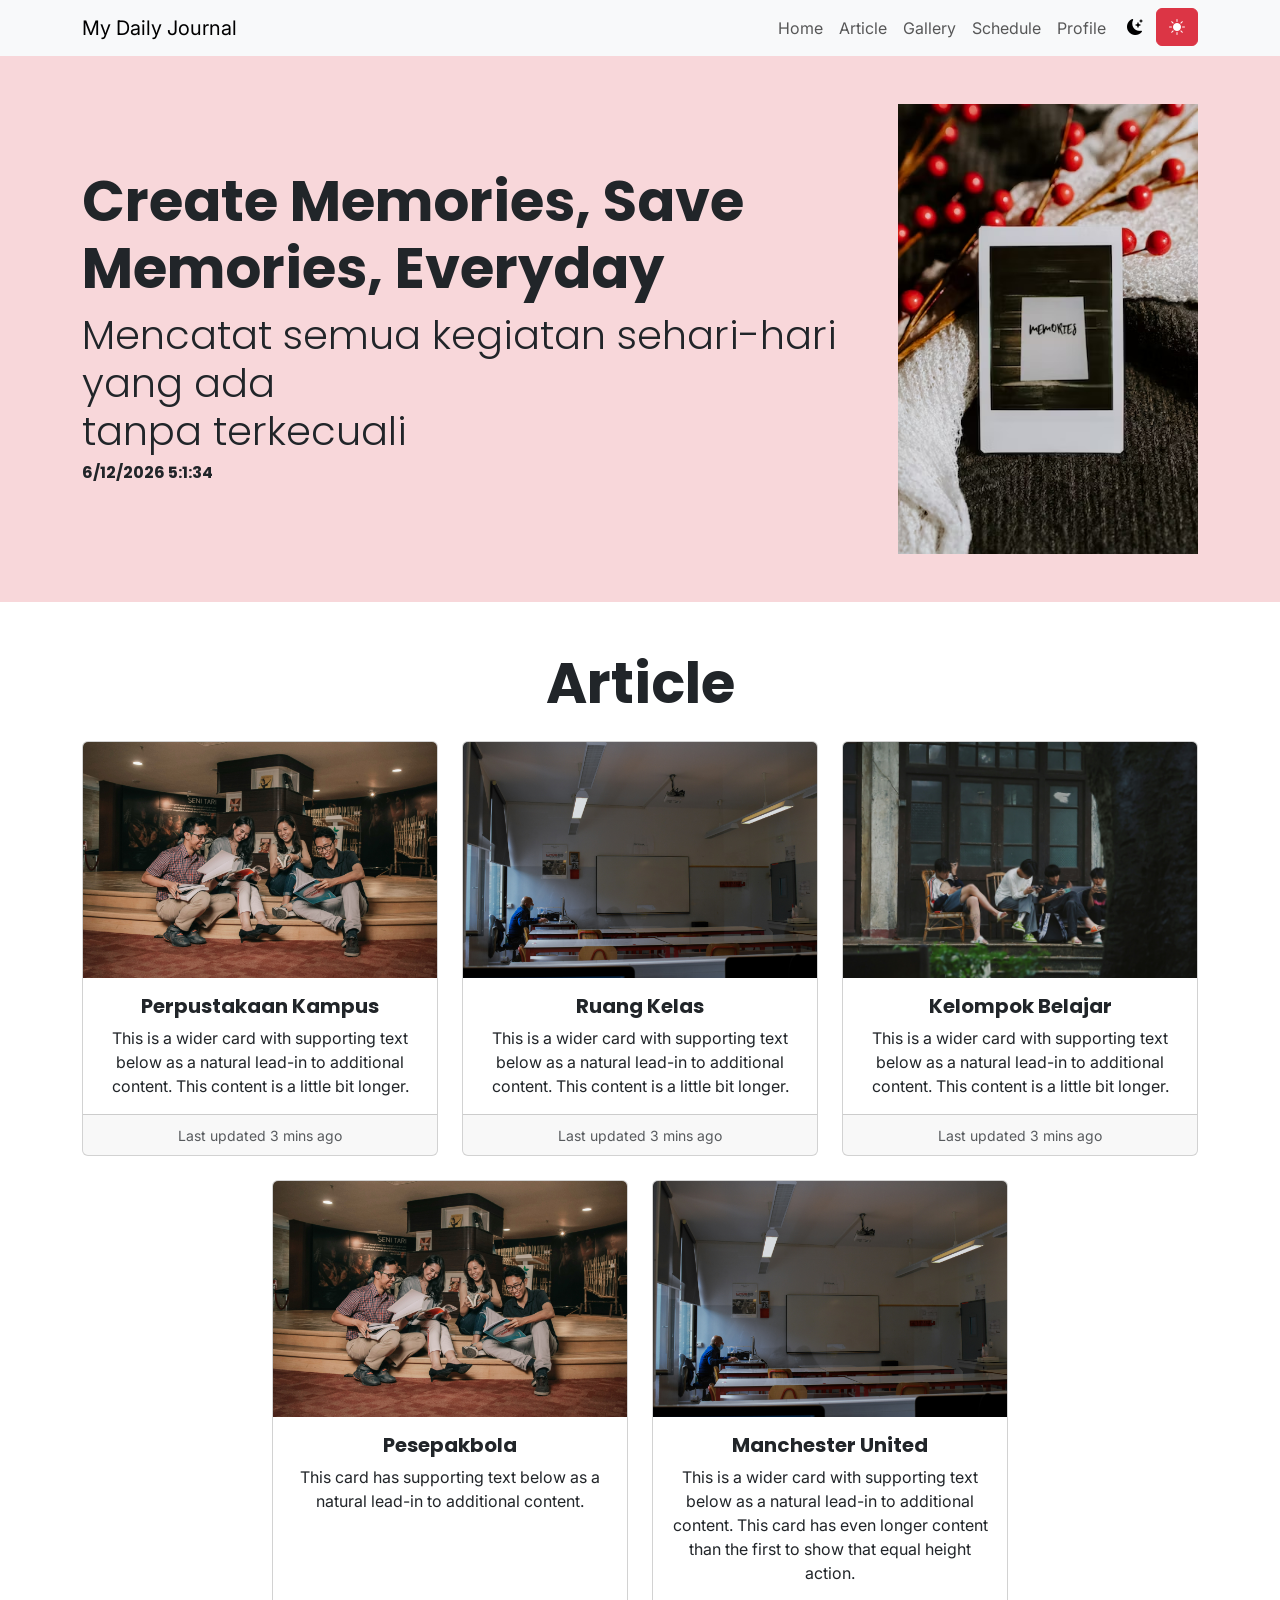
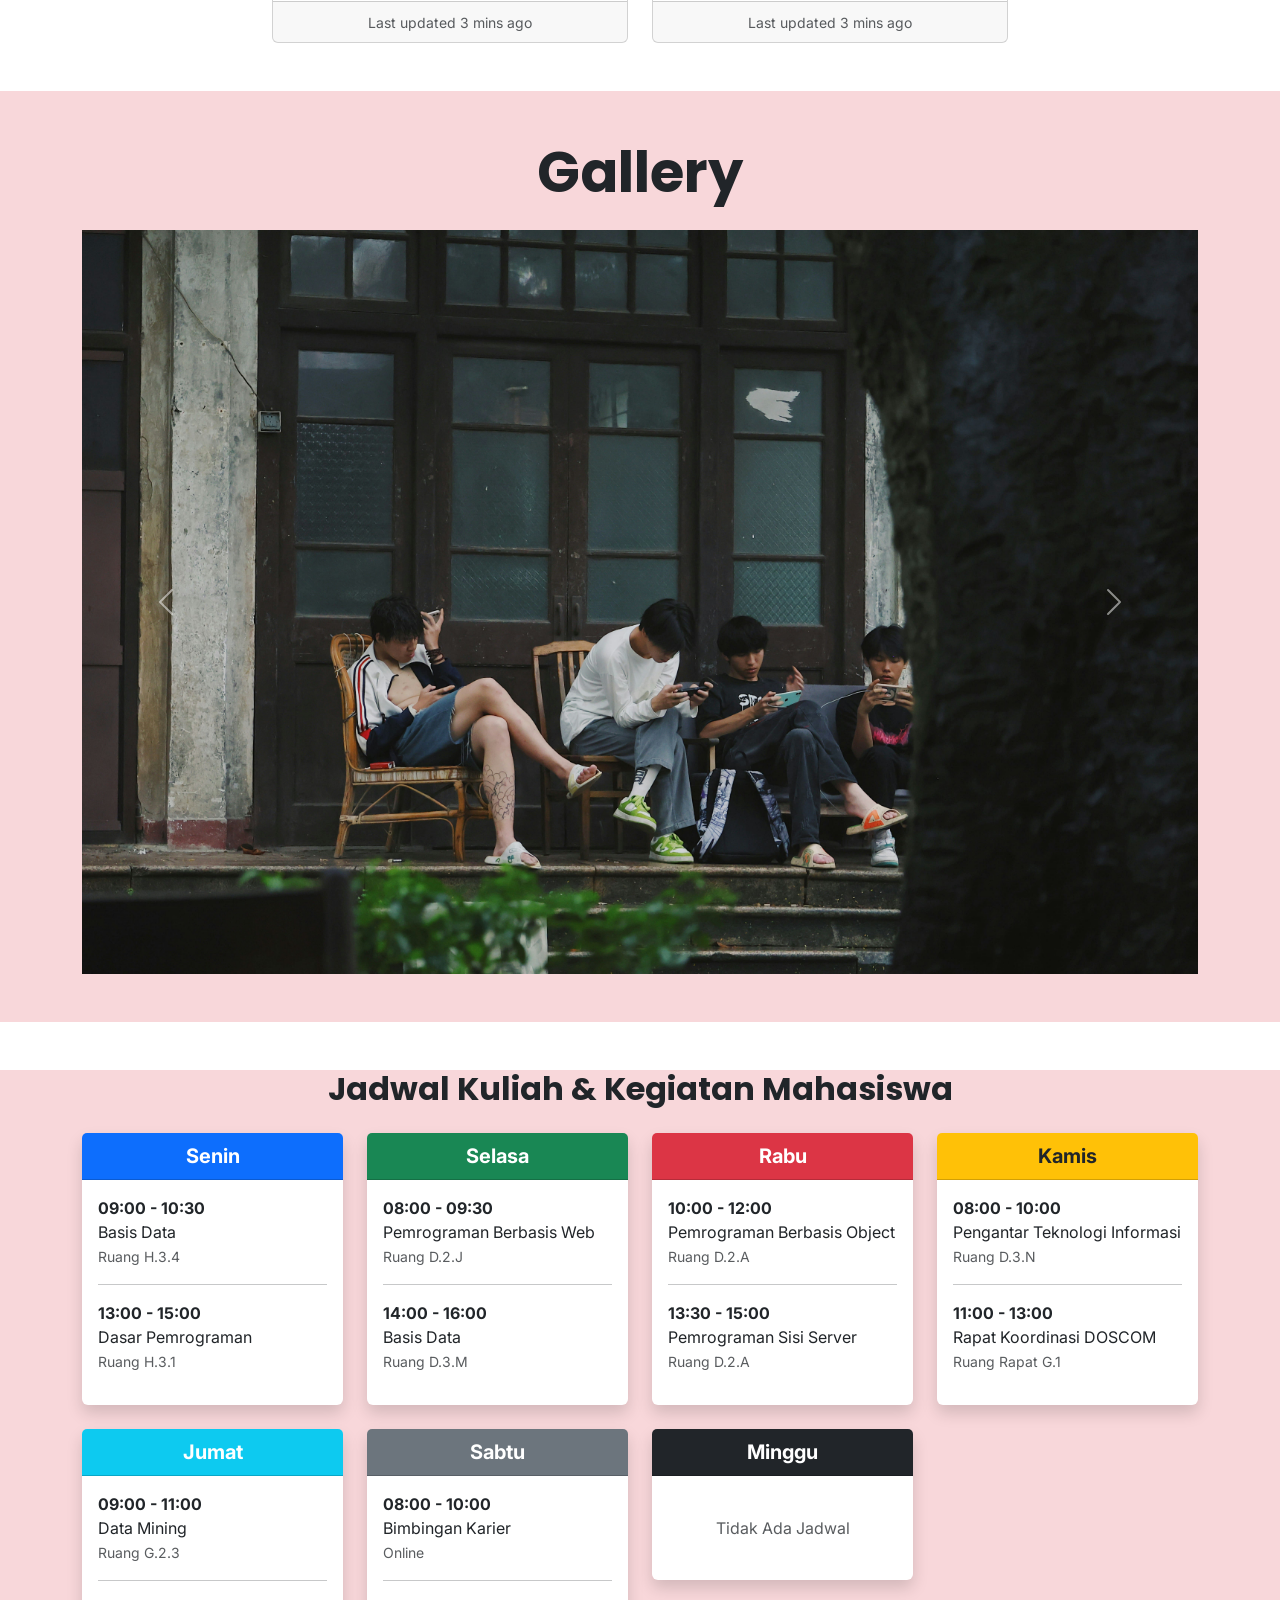
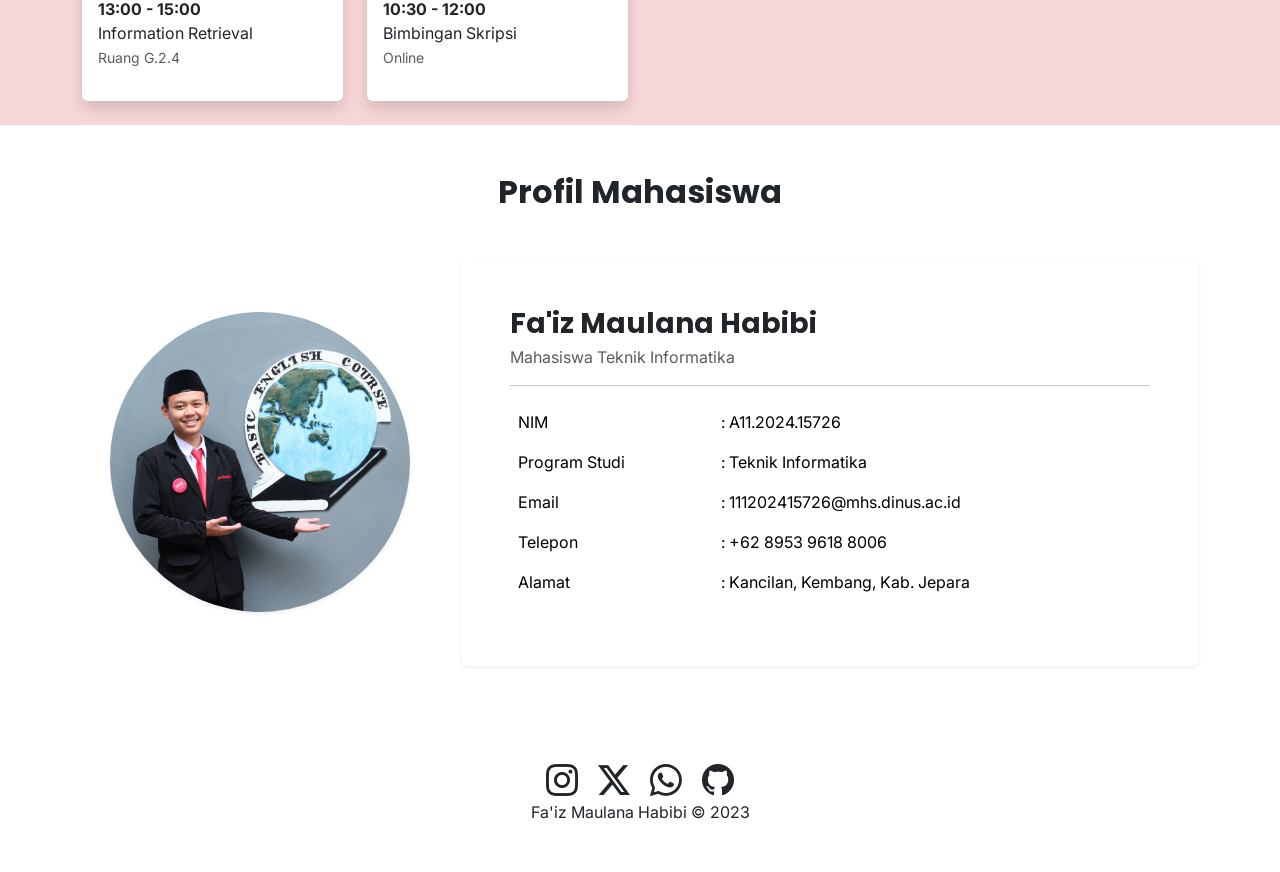
==== uts-capstone-project/index.html @ 52c02bfd "UTS capstone project" ====
<!DOCTYPE html>
<html lang="en">
  <head>
    <meta charset="utf-8" />
    <meta name="viewport" content="width=device-width, initial-scale=1" />
    <title>My Daily Journal</title>
    <!-- favicon -->
    <link rel="shortcut icon" href="./img/logo.png" type="image/x-icon" />
    <link
      href="https://cdn.jsdelivr.net/npm/bootstrap@5.3.8/dist/css/bootstrap.min.css"
      rel="stylesheet"
      integrity="sha384-sRIl4kxILFvY47J16cr9ZwB07vP4J8+LH7qKQnuqkuIAvNWLzeN8tE5YBujZqJLB"
      crossorigin="anonymous"
    />
    <link
      rel="stylesheet"
      href="https://cdn.jsdelivr.net/npm/bootstrap-icons@1.13.1/font/bootstrap-icons.min.css"
    />
    <!-- fonts -->
    <link
      href="https://fonts.googleapis.com/css2?family=Poppins:wght@600;700&display=swap"
      rel="stylesheet"
    />
    <link
      href="https://fonts.googleapis.com/css2?family=Inter:wght@400;500&display=swap"
      rel="stylesheet"
    />
    <!-- css -->
    <link rel="stylesheet" href="style.css" />
  </head>
  <body>
    <!-- nav starts -->
    <nav class="navbar navbar-expand-lg bg-body-tertiary sticky-top">
      <div class="container">
        <a class="navbar-brand" href="#">My Daily Journal</a>
        <button
          class="navbar-toggler"
          type="button"
          data-bs-toggle="collapse"
          data-bs-target="#navbarNavAltMarkup"
          aria-controls="navbarNavAltMarkup"
          aria-expanded="false"
          aria-label="Toggle navigation"
        >
          <span class="navbar-toggler-icon"></span>
        </button>
        <!-- list navbar -->
        <div class="collapse navbar-collapse" id="navbarNavAltMarkup">
          <ul class="navbar-nav ms-auto text-dark mb2 mb-lg-0">
            <li class="nav-item"><a class="nav-link" href="#">Home</a></li>
            <li class="nav-item">
              <a class="nav-link" href="#article">Article</a>
            </li>
            <li class="nav-item">
              <a class="nav-link" href="#gallery">Gallery</a>
            </li>
            <li class="nav-item">
              <a class="nav-link" href="#schedule">Schedule</a>
            </li>
            <li class="nav-item">
              <a class="nav-link" href="#profile">Profile</a>
            </li>
            <!-- dark mode -->
            <li class="nav-item">
              <button id="dark-mode" class="btn btn-light">
                <i class="bi bi-moon-stars-fill"></i>
              </button>
            </li>
            <!-- light mode -->
            <li class="nav-item">
              <button id="light-mode" class="btn btn-danger">
                <i class="bi bi-brightness-high-fill"></i>
              </button>
            </li>
          </ul>
        </div>
      </div>
    </nav>
    <!-- nav ends -->

    <!-- hero starts -->
    <section id="hero" class="text-center text-sm-start p-5 bg-danger-subtle">
      <div class="container">
        <div class="d-sm-flex align-items-center justify-content-between">
          <!-- Teks -->
          <div>
            <h1 class="fw-bold display-4">
              Create Memories, Save <br />Memories, Everyday
            </h1>
            <h4 class="lead display-6">
              Mencatat semua kegiatan sehari-hari yang ada <br />tanpa
              terkecuali
            </h4>
            <h6>
              <span id="tanggal"></span>
              <span id="jam"></span>
            </h6>
          </div>
          <!-- Gambar -->
          <img
            src="./img/banner.avif"
            alt="banner"
            width="300"
            class="img-fluid mt-4 mt-sm-0"
          />
        </div>
      </div>
    </section>
    <!-- hero ends -->

    <!-- article starts -->
    <section id="article" class="text-center p-5">
      <div class="container">
        <h1 id="article-title" class="fw-bold display-4 pb-3">Article</h1>
        <div>
          <div class="row row-cols-1 row-cols-md-3 g-4 justify-content-center">
            <!-- card 1 -->
            <div class="col">
              <!-- untuk class '.card' saya overrite di style.css supaya bisa animation shadow -->
              <div class="card h-100">
                <img src="./img/lib.jpg" class="card-img-top" />
                <div class="card-body">
                  <h5 class="card-title">Perpustakaan Kampus</h5>
                  <p class="card-text">
                    This is a wider card with supporting text below as a natural
                    lead-in to additional content. This content is a little bit
                    longer.
                  </p>
                </div>
                <div class="card-footer">
                  <small class="text-body-secondary"
                    >Last updated 3 mins ago</small
                  >
                </div>
              </div>
            </div>
            <!-- card 2 -->
            <div class="col">
              <div class="card h-100">
                <img src="./img/class-room.jpg" class="card-img-top" />
                <div class="card-body">
                  <h5 class="card-title">Ruang Kelas</h5>
                  <p class="card-text">
                    This is a wider card with supporting text below as a natural
                    lead-in to additional content. This content is a little bit
                    longer.
                  </p>
                </div>
                <div class="card-footer">
                  <small class="text-body-secondary"
                    >Last updated 3 mins ago</small
                  >
                </div>
              </div>
            </div>
            <!-- card 3 -->
            <div class="col">
              <div class="card h-100">
                <img src="./img/study-club.jpg" class="card-img-top" />
                <div class="card-body">
                  <h5 class="card-title">Kelompok Belajar</h5>
                  <p class="card-text">
                    This is a wider card with supporting text below as a natural
                    lead-in to additional content. This content is a little bit
                    longer.
                  </p>
                </div>
                <div class="card-footer">
                  <small class="text-body-secondary"
                    >Last updated 3 mins ago</small
                  >
                </div>
              </div>
            </div>
            <!-- card 4 -->
            <div class="col">
              <div class="card h-100">
                <img src="./img/lib.jpg" class="card-img-top" />
                <div class="card-body">
                  <h5 class="card-title">Pesepakbola</h5>
                  <p class="card-text">
                    This card has supporting text below as a natural lead-in to
                    additional content.
                  </p>
                </div>
                <div class="card-footer">
                  <small class="text-body-secondary"
                    >Last updated 3 mins ago</small
                  >
                </div>
              </div>
            </div>
            <!-- card 5 -->
            <div class="col">
              <div class="card h-100">
                <img src="./img/class-room.jpg" class="card-img-top" />
                <div class="card-body">
                  <h5 class="card-title">Manchester United</h5>
                  <p class="card-text">
                    This is a wider card with supporting text below as a natural
                    lead-in to additional content. This card has even longer
                    content than the first to show that equal height action.
                  </p>
                </div>
                <div class="card-footer">
                  <small class="text-body-secondary"
                    >Last updated 3 mins ago</small
                  >
                </div>
              </div>
            </div>
          </div>
        </div>
      </div>
    </section>
    <!-- article ends -->

    <!-- gallery starts -->
    <section id="gallery" class="text-center p-5 bg-danger-subtle">
      <div class="container">
        <h1 class="fw-bold display-4 pb-3">Gallery</h1>
        <div>
          <div id="carouselExample" class="carousel slide">
            <div class="carousel-inner">
              <div class="carousel-item active">
                <img
                  src="./img/class-room.jpg"
                  class="d-block w-100"
                  alt="..."
                />
              </div>
              <div class="carousel-item">
                <img src="./img/dosen.jpg" class="d-block w-100" />
              </div>
              <div class="carousel-item">
                <img
                  src="./img/class-room.jpg"
                  class="d-block w-100"
                  alt="..."
                />
              </div>
              <div class="carousel-item active">
                <img src="./img/lib.jpg" class="d-block w-100" />
              </div>
              <div class="carousel-item active">
                <img
                  src="./img/study-club.jpg"
                  class="d-block w-100"
                  alt="..."
                />
              </div>
            </div>
            <button
              class="carousel-control-prev"
              type="button"
              data-bs-target="#carouselExample"
              data-bs-slide="prev"
            >
              <span
                class="carousel-control-prev-icon"
                aria-hidden="true"
              ></span>
              <span class="visually-hidden">Previous</span>
            </button>
            <button
              class="carousel-control-next"
              type="button"
              data-bs-target="#carouselExample"
              data-bs-slide="next"
            >
              <span
                class="carousel-control-next-icon"
                aria-hidden="true"
              ></span>
              <span class="visually-hidden">Next</span>
            </button>
          </div>
        </div>
      </div>
    </section>
    <!-- gallery ends -->

    <!-- schedule starts -->
    <section id="schedule" class="bg-danger-subtle">
      <div class="container my-5">
        <h2 class="text-center mb-4 fw-bold">
          Jadwal Kuliah & Kegiatan Mahasiswa
        </h2>
        <!-- start -->
        <div class="row">
          <!-- hari Senin -->
          <div class="col-lg-3 col-md-6 mb-4">
            <div class="card shadow border-0">
              <div
                class="card-header bg-primary text-white text-center fs-5 fw-bold"
              >
                Senin
              </div>
              <div class="card-body">
                <div class="schedule-item">
                  <strong>09:00 - 10:30</strong>
                  <p>
                    Basis Data<br /><small class="text-muted"
                      >Ruang H.3.4</small
                    >
                  </p>
                </div>
                <hr />
                <div class="schedule-item">
                  <strong>13:00 - 15:00</strong>
                  <p>
                    Dasar Pemrograman<br /><small class="text-muted"
                      >Ruang H.3.1</small
                    >
                  </p>
                </div>
              </div>
            </div>
          </div>

          <!-- hari Selasa -->
          <div class="col-lg-3 col-md-6 mb-4">
            <div class="card shadow border-0">
              <div
                class="card-header bg-success text-white text-center fs-5 fw-bold"
              >
                Selasa
              </div>
              <div class="card-body">
                <div class="schedule-item">
                  <strong>08:00 - 09:30</strong>
                  <p>
                    Pemrograman Berbasis Web<br /><small class="text-muted"
                      >Ruang D.2.J</small
                    >
                  </p>
                </div>
                <hr />
                <div class="schedule-item">
                  <strong>14:00 - 16:00</strong>
                  <p>
                    Basis Data<br /><small class="text-muted"
                      >Ruang D.3.M</small
                    >
                  </p>
                </div>
              </div>
            </div>
          </div>

          <!-- hari Rabu -->
          <div class="col-lg-3 col-md-6 mb-4">
            <div class="card shadow border-0">
              <div
                class="card-header bg-danger text-white text-center fs-5 fw-bold"
              >
                Rabu
              </div>
              <div class="card-body">
                <div class="schedule-item">
                  <strong>10:00 - 12:00</strong>
                  <p>
                    Pemrograman Berbasis Object<br /><small class="text-muted"
                      >Ruang D.2.A</small
                    >
                  </p>
                </div>
                <hr />
                <div class="schedule-item">
                  <strong>13:30 - 15:00</strong>
                  <p>
                    Pemrograman Sisi Server<br /><small class="text-muted"
                      >Ruang D.2.A</small
                    >
                  </p>
                </div>
              </div>
            </div>
          </div>

          <!-- hari Kamis -->
          <div class="col-lg-3 col-md-6 mb-4">
            <div class="card shadow border-0">
              <div
                class="card-header bg-warning text-dark text-center fs-5 fw-bold"
              >
                Kamis
              </div>
              <div class="card-body">
                <div class="schedule-item">
                  <strong>08:00 - 10:00</strong>
                  <p>
                    Pengantar Teknologi Informasi<br /><small class="text-muted"
                      >Ruang D.3.N</small
                    >
                  </p>
                </div>
                <hr />
                <div class="schedule-item">
                  <strong>11:00 - 13:00</strong>
                  <p>
                    Rapat Koordinasi DOSCOM<br /><small class="text-muted"
                      >Ruang Rapat G.1</small
                    >
                  </p>
                </div>
              </div>
            </div>
          </div>

          <div class="col-lg-3 col-md-6 mb-4">
            <div class="card shadow border-0">
              <div
                class="card-header bg-info text-white text-center fs-5 fw-bold"
              >
                Jumat
              </div>
              <div class="card-body">
                <div class="schedule-item">
                  <strong>09:00 - 11:00</strong>
                  <p>
                    Data Mining<br /><small class="text-muted"
                      >Ruang G.2.3</small
                    >
                  </p>
                </div>
                <hr />
                <div class="schedule-item">
                  <strong>13:00 - 15:00</strong>
                  <p>
                    Information Retrieval<br /><small class="text-muted"
                      >Ruang G.2.4</small
                    >
                  </p>
                </div>
              </div>
            </div>
          </div>

          <div class="col-lg-3 col-md-6 mb-4">
            <div class="card shadow border-0">
              <div
                class="card-header bg-secondary text-white text-center fs-5 fw-bold"
              >
                Sabtu
              </div>
              <div class="card-body">
                <div class="schedule-item">
                  <strong>08:00 - 10:00</strong>
                  <p>
                    Bimbingan Karier<br /><small class="text-muted"
                      >Online</small
                    >
                  </p>
                </div>
                <hr />
                <div class="schedule-item">
                  <strong>10:30 - 12:00</strong>
                  <p>
                    Bimbingan Skripsi<br /><small class="text-muted"
                      >Online</small
                    >
                  </p>
                </div>
              </div>
            </div>
          </div>

          <div class="col-lg-3 col-md-6 mb-4">
            <div class="card shadow border-0">
              <div
                class="card-header bg-dark text-white text-center fs-5 fw-bold"
              >
                Minggu
              </div>
              <div class="card-body">
                <p class="text-center text-muted my-4">Tidak Ada Jadwal</p>
              </div>
            </div>
          </div>
        </div>
        <!-- end -->
      </div>
    </section>
    <!-- schedule ends -->

    <!-- profiles starts -->
    <div class="container my-5" id="profile">
      <h2 class="text-center mb-5 fw-bold">Profil Mahasiswa</h2>

      <div class="row d-flex align-items-center">
        <div class="col-md-4 text-center mb-4 mb-md-0">
          <img
            src="./img/IMG_8436-min.JPG"
            alt="Foto Profil Mahasiswa"
            class="img-fluid rounded-circle shadow-sm profile-pic"
            style="object-fit: cover; width: 300px; height: 300px"
          />
        </div>

        <div class="col-md-8">
          <div class="card shadow-sm border-0">
            <div class="card-body p-4 p-md-5">
              <h3 class="card-title fw-bold">Fa'iz Maulana Habibi</h3>
              <p class="card-subtitle mb-3 text-muted">
                Mahasiswa Teknik Informatika
              </p>
              <hr />

              <table class="table table-borderless table-profile">
                <tbody>
                  <tr>
                    <td>NIM</td>
                    <td>: A11.2024.15726</td>
                  </tr>
                  <tr>
                    <td>Program Studi</td>
                    <td>: Teknik Informatika</td>
                  </tr>
                  <tr>
                    <td>Email</td>
                    <td>: 111202415726@mhs.dinus.ac.id</td>
                  </tr>
                  <tr>
                    <td>Telepon</td>
                    <td>: +62 8953 9618 8006</td>
                  </tr>
                  <tr>
                    <td>Alamat</td>
                    <td>: Kancilan, Kembang, Kab. Jepara</td>
                  </tr>
                </tbody>
              </table>
            </div>
          </div>
        </div>
      </div>
    </div>
    <!-- profiles ends -->

    <!-- footer starts -->
    <footer class="text-center p-5">
      <div>
        <a href="https://www.instagram.com/"
          ><i class="icons bi bi-instagram h2 p-2 text-dark"></i
        ></a>
        <a href="https://x.com/"
          ><i class="icons bi bi-twitter-x h2 p-2 text-dark"></i
        ></a>
        <a href="#"><i class="icons bi bi-whatsapp h2 p-2 text-dark"></i></a>
        <a href="https://github.com/Izfaha/uts-capstone-pbw"
          ><i class="icons bi bi-github h2 p-2 text-dark"></i
        ></a>
      </div>
      <div>Fa'iz Maulana Habibi &copy; 2023</div>
    </footer>
    <!-- footer ends -->

    <!-- Script -->
    <script src="./script.js"></script>
    <script
      src="https://cdn.jsdelivr.net/npm/bootstrap@5.3.8/dist/js/bootstrap.bundle.min.js"
      integrity="sha384-FKyoEForCGlyvwx9Hj09JcYn3nv7wiPVlz7YYwJrWVcXK/BmnVDxM+D2scQbITxI"
      crossorigin="anonymous"
    ></script>
  </body>
</html>
---- uts-capstone-project/style.css ----
/* 
    Dalam 'style.css' ini saya meng-overrite 
    bootstrap saja karena pengen experimen saja pak hehehe 
*/

h1, h2, h3, h4, h5, h6 {
  font-family: 'Poppins', sans-serif;
  font-weight: 700;
}

body, p, td, li {
  font-family: 'Inter', sans-serif;
  font-weight: 400;
}

.card {
  /* border: none; */
  transition: transform 0.3s, box-shadow 0.3s;
}

.card:hover {
  transform: translateY(-5px);
  /* ini untuk shadow saja */
  box-shadow: 0 8px 20px #0000001A;
}
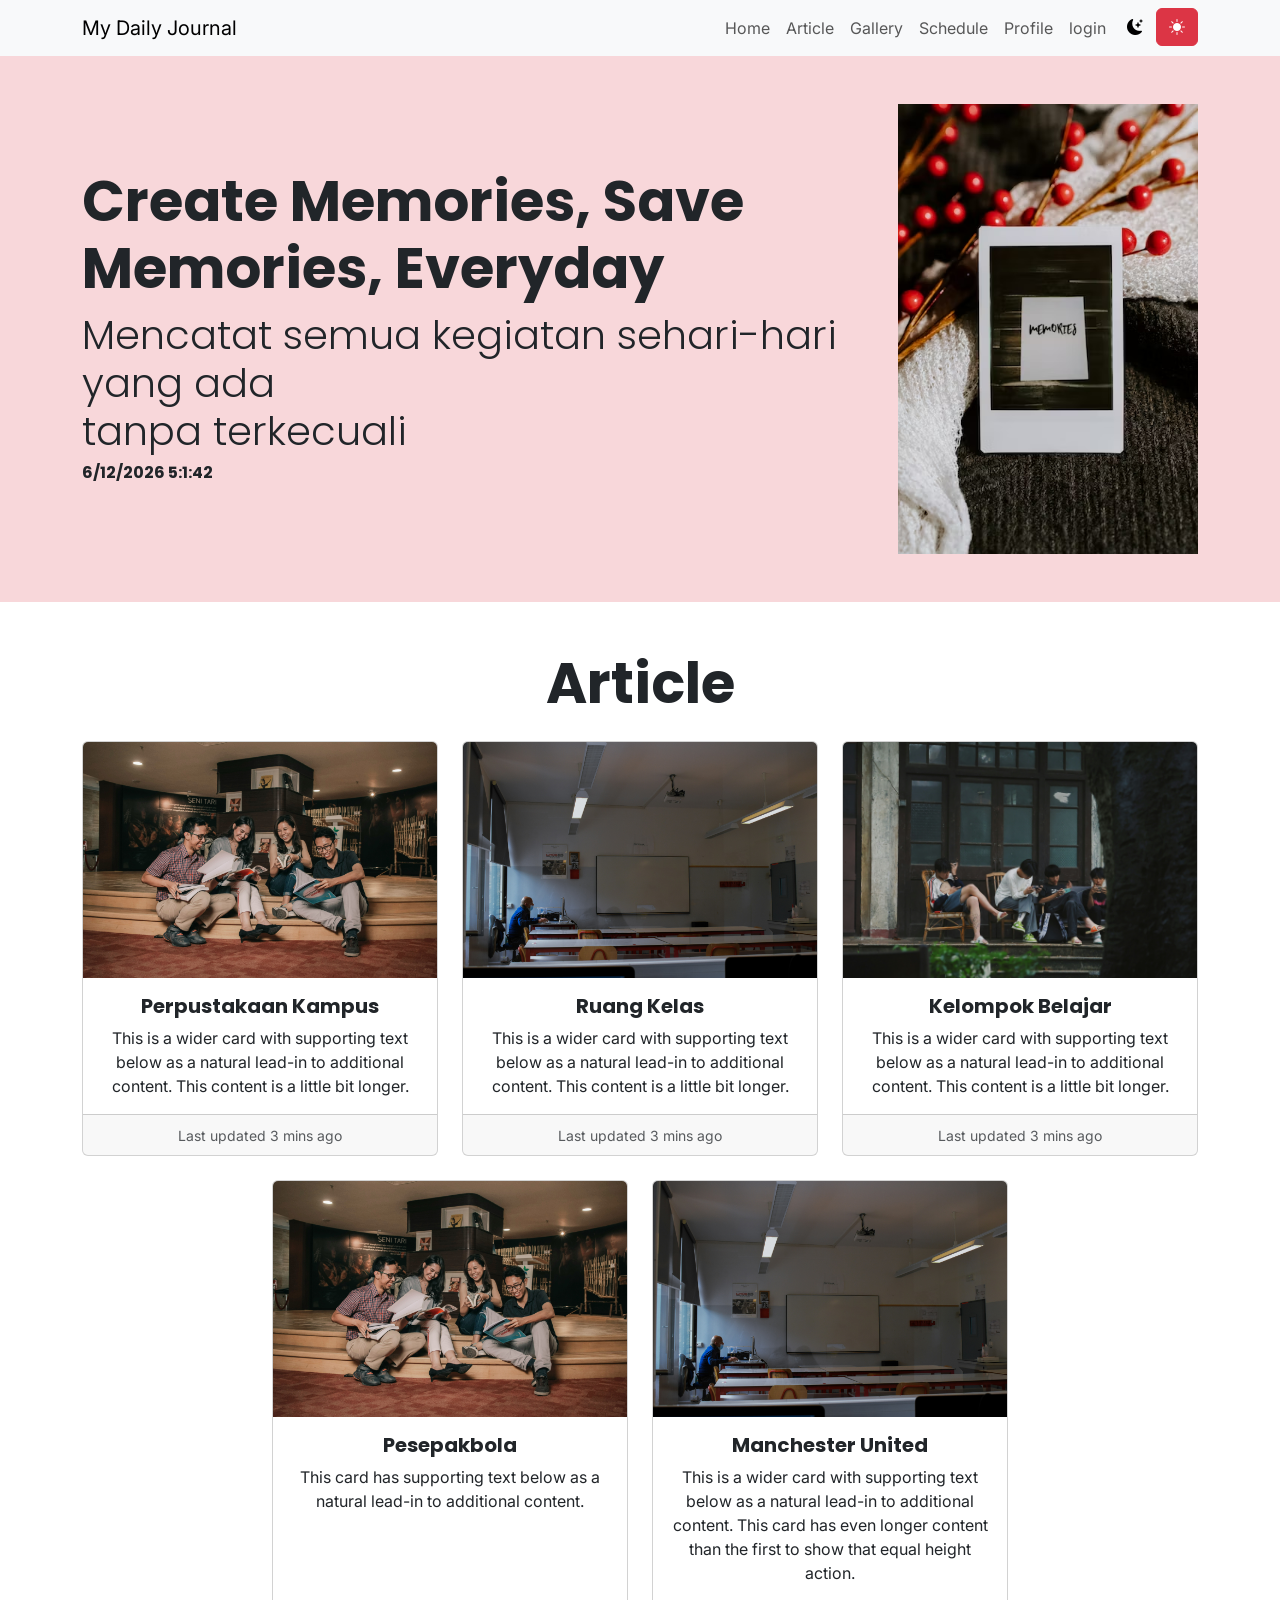
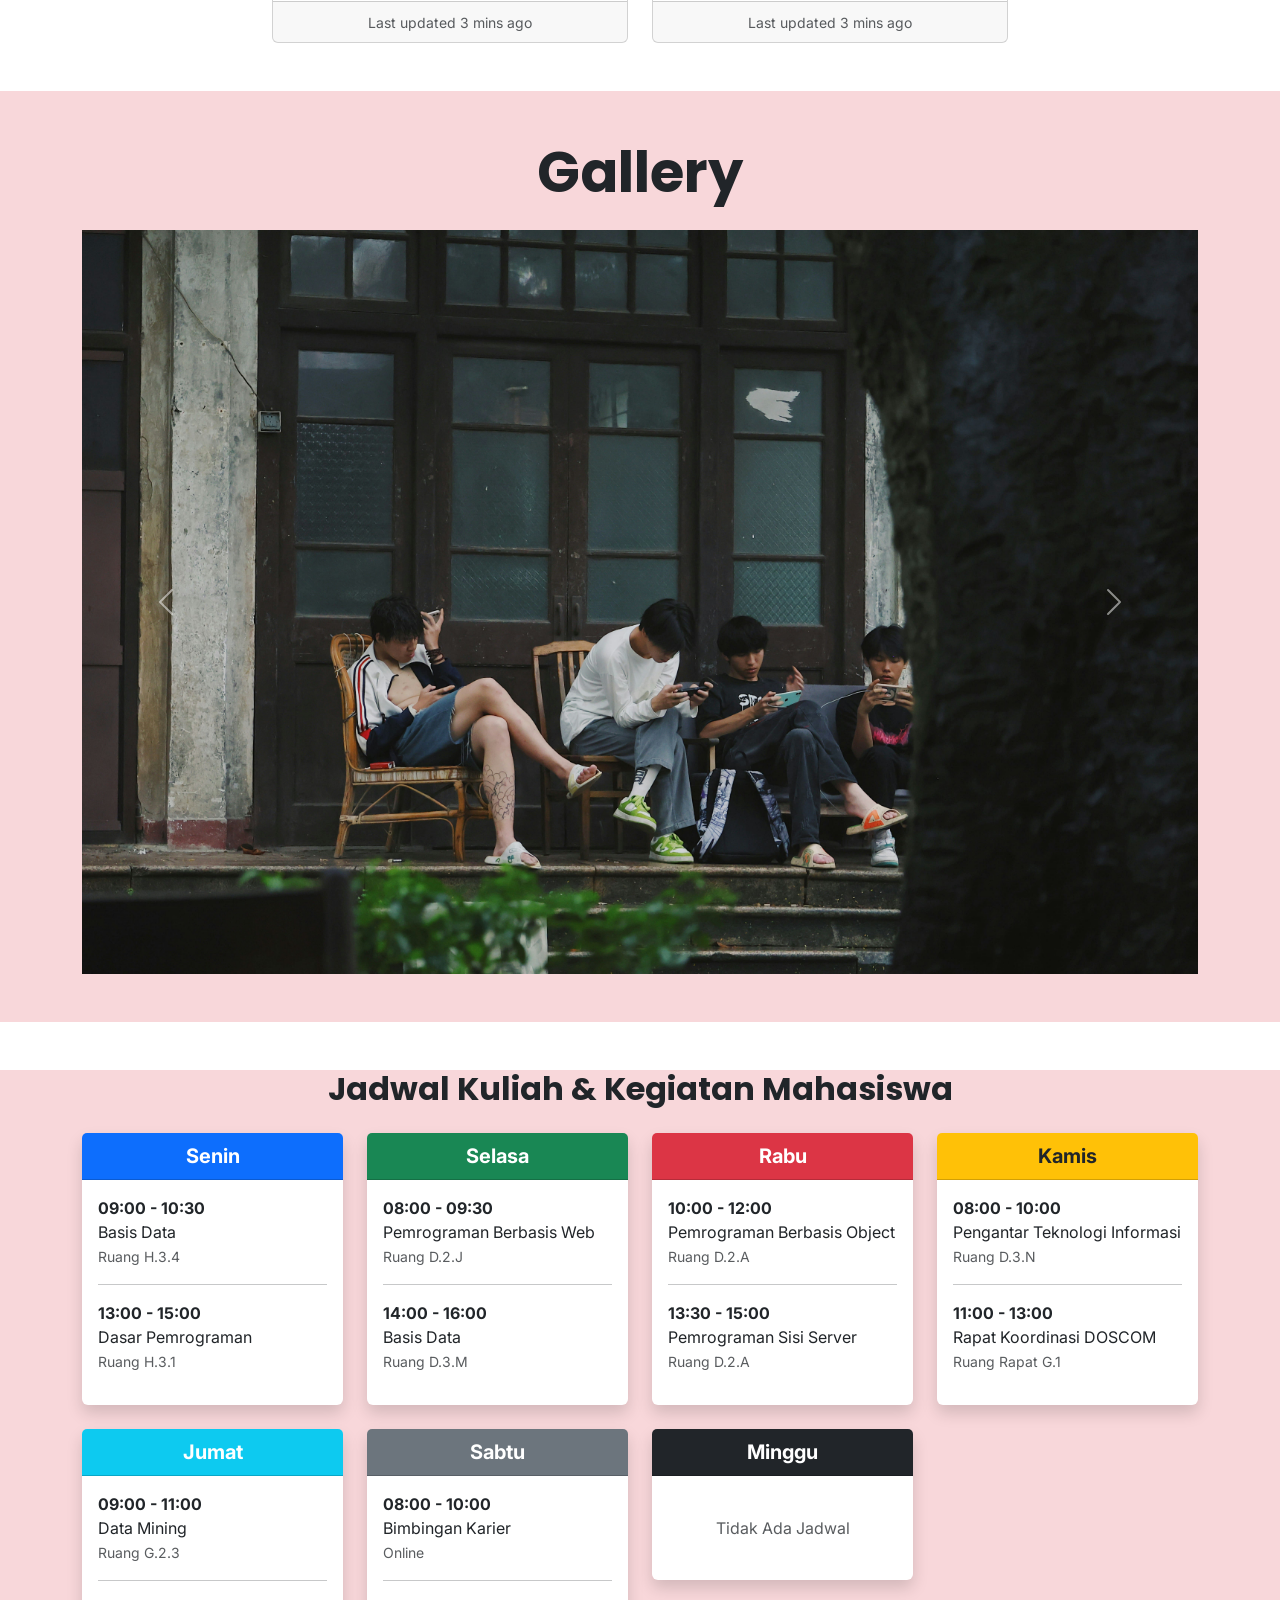
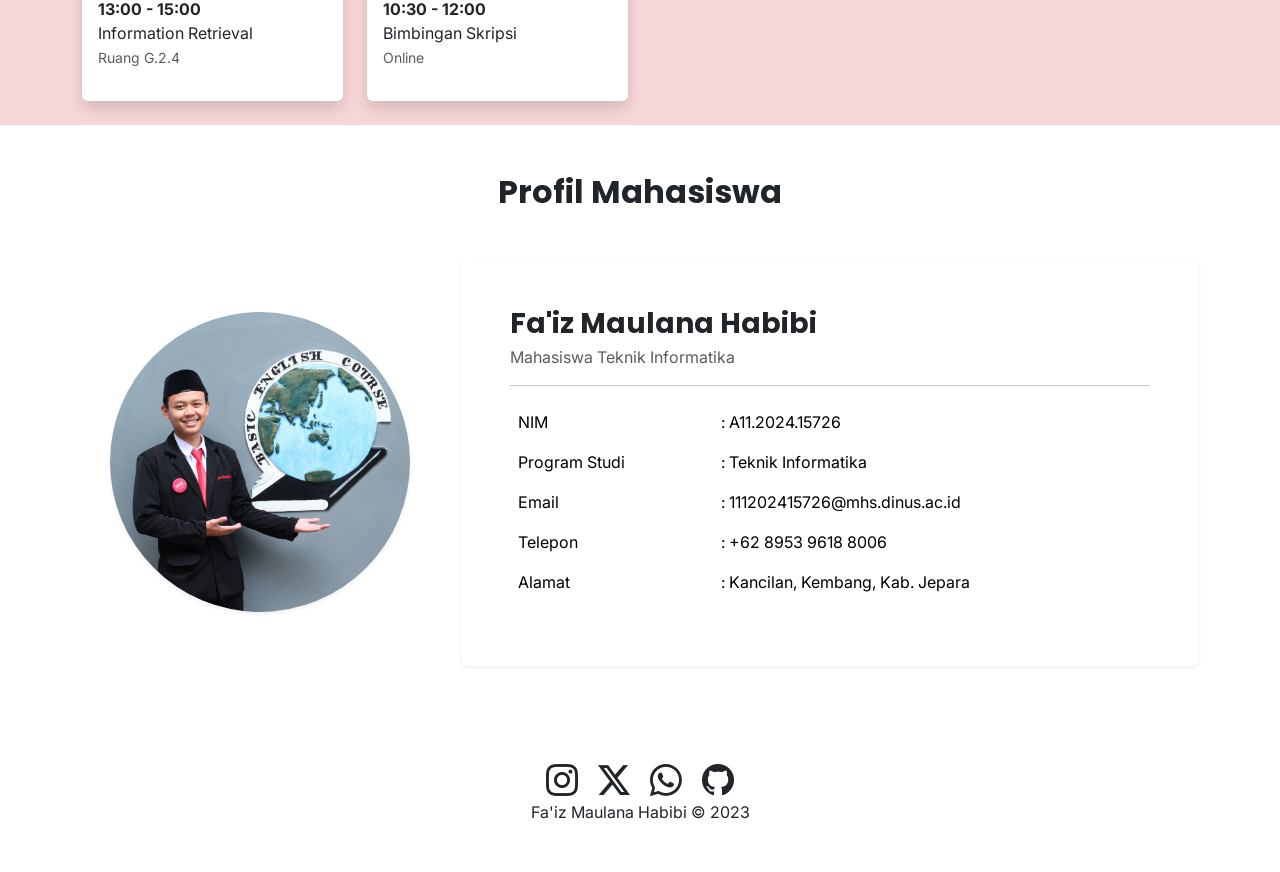
==== commit 33964f20: "feat: add project" ====
--- a/uts-capstone-project/index.html
+++ b/uts-capstone-project/index.html
@@ -60,6 +60,9 @@
             <li class="nav-item">
               <a class="nav-link" href="#profile">Profile</a>
             </li>
+            <li class="nav-item">
+              <a href="login.php" class="nav-link" target="_blank">login</a>
+            </li>
             <!-- dark mode -->
             <li class="nav-item">
               <button id="dark-mode" class="btn btn-light">
